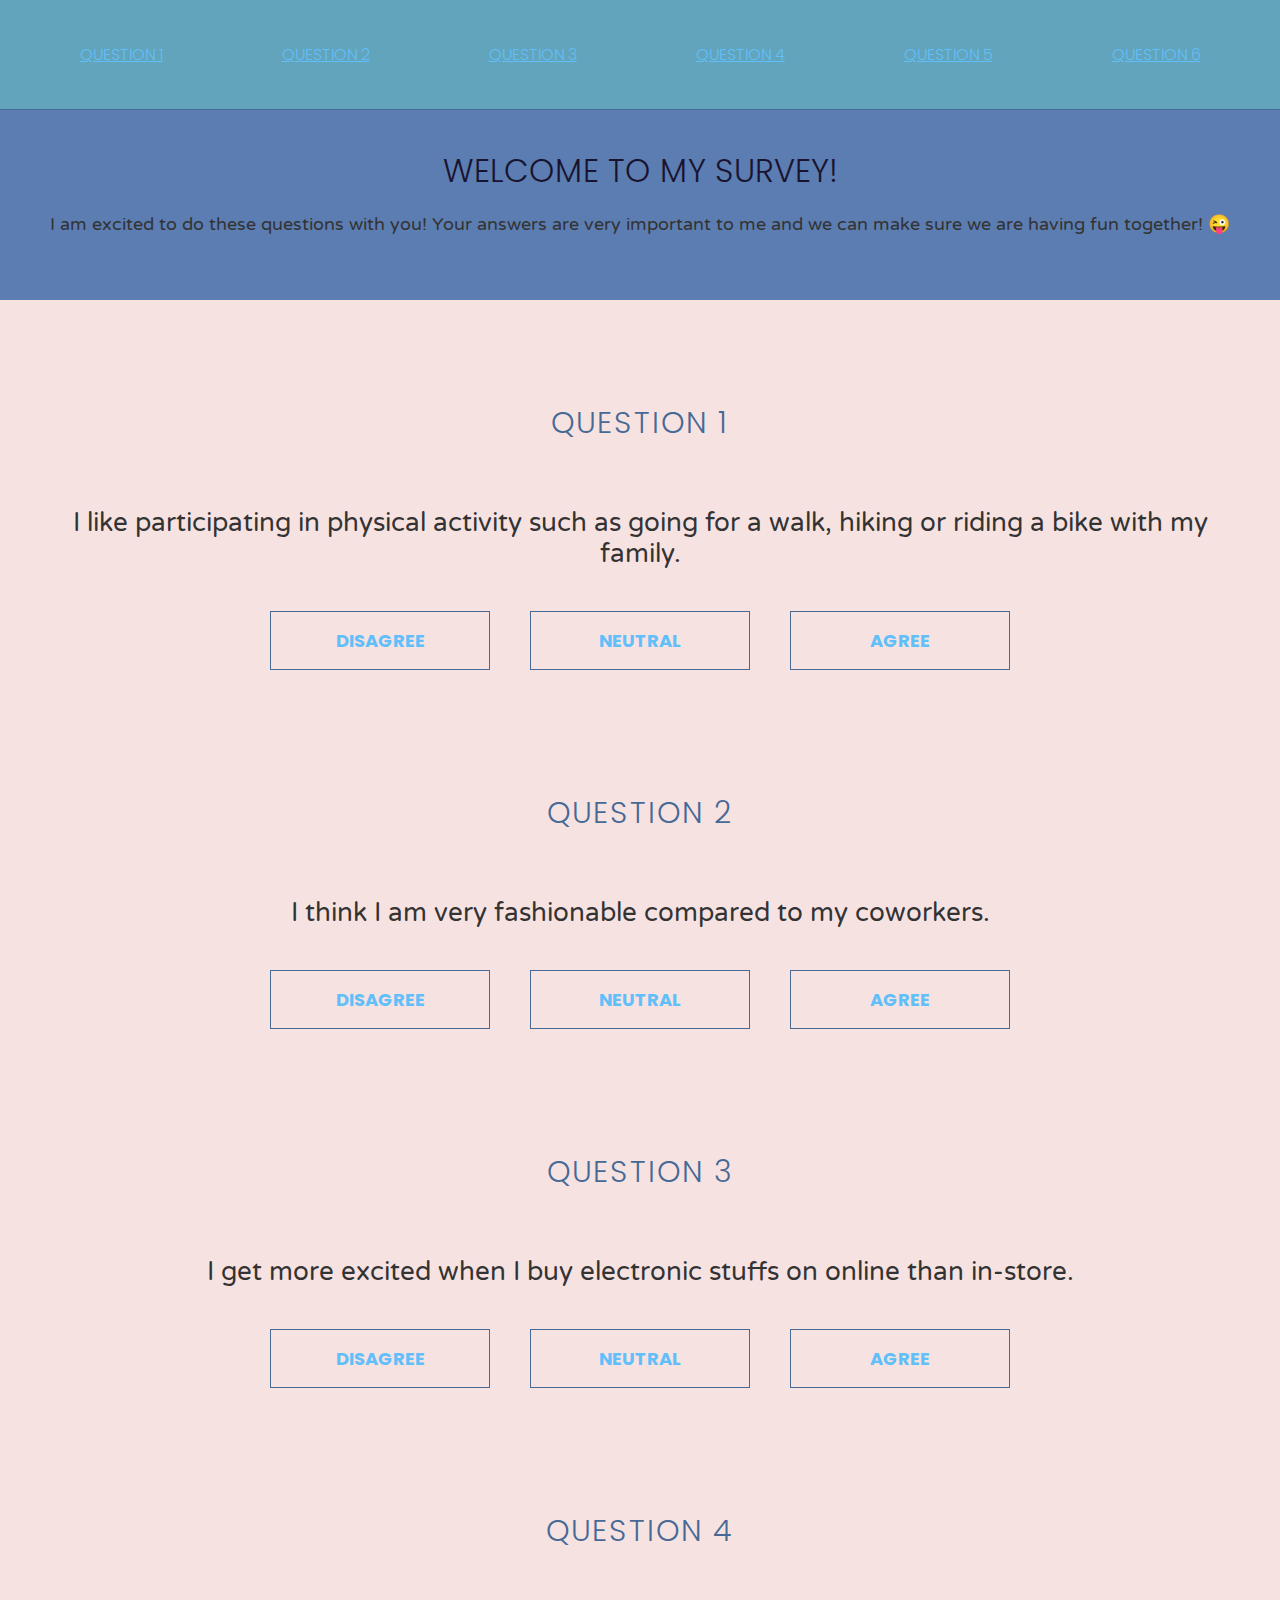
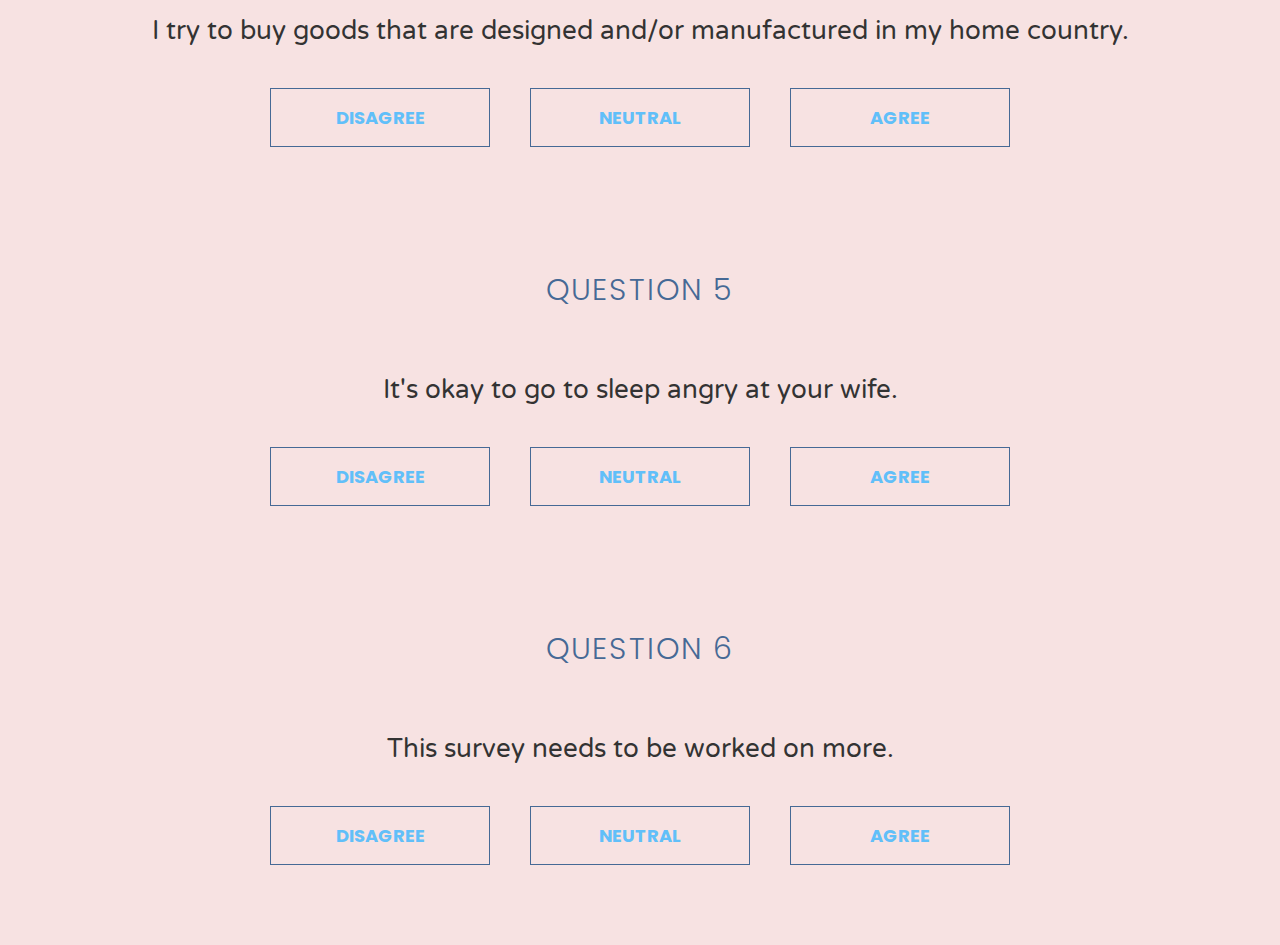
==== index.html @ 6b3b5580 "Add files via upload" ====
<!DOCTYPE html>
<html>
  <head>
    <title>Let's do some fun!</title>
    <link href="https://fonts.googleapis.com/css?family=Oswald:300,700|Varela+Round" rel="stylesheet">
    <link rel="preconnect" href="https://fonts.googleapis.com">
    <link rel="preconnect" href="https://fonts.gstatic.com" crossorigin>
    <link href="https://fonts.googleapis.com/css2?family=Montserrat&display=swap" rel="stylesheet">
    <link href="https://fonts.googleapis.com/css2?family=Poppins&display=swap" rel="stylesheet">
    <link rel="stylesheet" type="text/css" href="./style.css">
  </head>
  <body>
    <div class="header">
      <a href="#question-1" class="question-link">Question 1</a>
      <a href="#question-2" class="question-link">Question 2</a>
      <a href="#question-3" class="question-link">Question 3</a>
      <a href="#question-4" class="question-link">Question 4</a>
      <a href="#question-5" class="question-link">Question 5</a>
      <a href="#question-6" class="question-link">Question 6</a>
    </div>
    <div class="welcome">
      <h1>Welcome to my survey!</h1>
      <p>I am excited to do these questions with you! Your answers are very important to me and we can make sure we are having fun together! &#128540;</p>
    </div>
    <div class="question-bank">
      <div class="question" id="question-1">
        <h4>Question 1</h4>
        <h2>I like participating in physical activity such as going for a walk, hiking or riding a bike with my family.</h2>
        <div class="answer-bank">
          <a class="answer disagree" href="./wife/wife_answer1.html">
            Disagree
          </a>
          <a class="answer neutral" href="index.html">
            Neutral
          </a>
          <a class="answer agree" href="index.html">
            Agree
          </a>
        </div>
      </div>
      <div class="question" id="question-2">
        <h4>Question 2</h4>
        <h2>I think I am very fashionable compared to my coworkers.</h2>
        <div class="answer-bank">
          <a class="answer disagree" href="index.html">
            Disagree
          </a>
          <a class="answer neutral" href="index.html">
            Neutral
          </a>
          <a class="answer agree" href="index.html">
            Agree
          </a>
        </div>
      </div>
      <div class="question" id="question-3">
        <h4>Question 3</h4>
        <h2>I get more excited when I buy electronic stuffs on online than in-store.</h2>
        <div class="answer-bank">
          <a class="answer disagree" href="index.html">
              Disagree
          </a>
          <a class="answer neutral" href="index.html">
              Neutral
          </a>
          <a class="answer agree" href="index.html">
              Agree
          </a>
        </div>
      </div>
      <div class="question" id="question-4">
        <h4>Question 4</h4>
        <h2>I try to buy goods that are designed and/or manufactured in my home country.</h2>
        <div class="answer-bank">
          <a class="answer disagree" href="index.html">
            Disagree
          </a>
          <a class="answer neutral" href="index.html">
            Neutral
          </a>
          <a class="answer agree" href="index.html">
            Agree
          </a>
        </div>
      </div>
      <div class="question" id="question-5">
        <h4>Question 5</h4>
        <h2>It's okay to go to sleep angry at your wife.</h2>
        <div class="answer-bank">
          <a class="answer disagree" href="index.html">
            Disagree
          </a>
          <a class="answer neutral" href="index.html">
            Neutral
          </a>
          <a class="answer agree" href="index.html">
            Agree
          </a>
        </div>
        <div class="question" id="question-6">
          <h4>Question 6</h4>
          <h2>This survey needs to be worked on more.</h2>
          <div class="answer-bank">
            <a class="answer disagree" href="index.html">
              Disagree
            </a>
            <a class="answer neutral" href="index.html">
              Neutral
            </a>
            <a class="answer agree" href="index.html">
              Agree
            </a>
          </div>
      </div>

    </div>
  
  </body>
</html>
---- style.css ----
* {
    box-sizing: border-box;
    font-family: 'Montserrat', sans-serif;
    color: #1A132F;
  }
  
  body {
    background-color: #F7E2E2;
    margin: 0px;
  }
  
  .header {
    height: 110px;
    background-color: #61A4BC;
    padding: 20px;
    border-bottom: 1px solid #466995;
    position: fixed;
    width: 100vw;
    display: flex;
    flex-direction: row;
    flex-wrap: wrap;
    align-items: center;
    justify-content: space-around;
    z-index: 99;
  }
  
  .question-link {
    color: #1A132F;;
    display: inline-block;
    font-family: 'Poppins', sans-serif;
    font-size: 16px;
    text-align: left;
    font-weight: 300;
    text-transform: uppercase;
    padding: 0 40px;
  }
  
  h1 {
    color: #1A132F;;
    font-family: 'Poppins', sans-serif;
    font-size: 32px;
    font-weight: 300;
    text-transform: uppercase;
    margin: 0px;
  }
  
  h2 {
    color: #333333;
    font-family: 'Varela Round',sans-serif;
    font-size: 26px;
    font-weight: 100;
  }
  
  h4 {
    color: #466995;
    font-family: 'Poppins', sans-serif;
    font-size: 30px;
    font-weight: 300;
    letter-spacing: 2px;
    text-align: center;
    text-transform: uppercase
  }
  
  p {
    color: #333333;
    font-family: 'Varela Round',sans-serif;
    font-size: 18px;
  }
  
  .welcome {
    background-color: #5B7DB1;
    text-align: center;
    width: 100vw;
    height: 200px;
    display: flex;
    position: relative;
    top: 100px;
    flex-direction: column;
    align-items: center;
    justify-content: center;
    padding: 40px;
  }
  
  .question-bank {
    padding: 0px 60px;
    position: relative;
    top: 100px;
  }
  
  .question {
    margin: 60px auto;
    text-align: center;
    display: flex;
    flex-direction: column;
    align-items: center;
  }
  
  .answer-bank {
    display: flex;
    flex-wrap: wrap;
    align-items: center;
    justify-content: center;
  }
  
  .answer {
    display: flex;
    margin: 20px;
    padding: 15px;
    align-items: center;
    justify-content: center;
    width: 220px;
    color: #466995;
    font-family: 'Poppins', sans-serif;
    font-size: 18px;
    text-align: center;
    font-weight: 700;
    text-transform: uppercase;
  }
  
  a {
    cursor: default;
    text-decoration: none;
    color: #1A132F;
  }



.question-link:visited{
    color: #ffffff;
  }
  
  a {
    cursor: pointer;
    text-decoration: underline;
  }
  
  a:link {
    color: #61bff9;
  }
  
  a:visited {
    color: #466995;
  }
  
  a:hover { 
    text-decoration: none;
  }
  
  a:active, .question-link:active {
    color:#DBE9EE;
  }
  
  .answer {
    color: #61bff9;
    border: 1px solid #466995;
    cursor: pointer;
    text-decoration: none;
  }
  
  .disagree:hover{
    background-color: #ff5e78;
    transition: background-color .1s, color .1s;
  }

  .neutral:hover{
    background-color: #98acf8;
    transition: background-color .1s, color .1s;
  }

  .agree:hover{
    background-color: #b9e937;
    transition: background-color .1s, color .1s;
  }
  
  .answer:active {
    color: #ffffff;
  }

  .boo{
    border: solid 3px #ff5e78;
  }
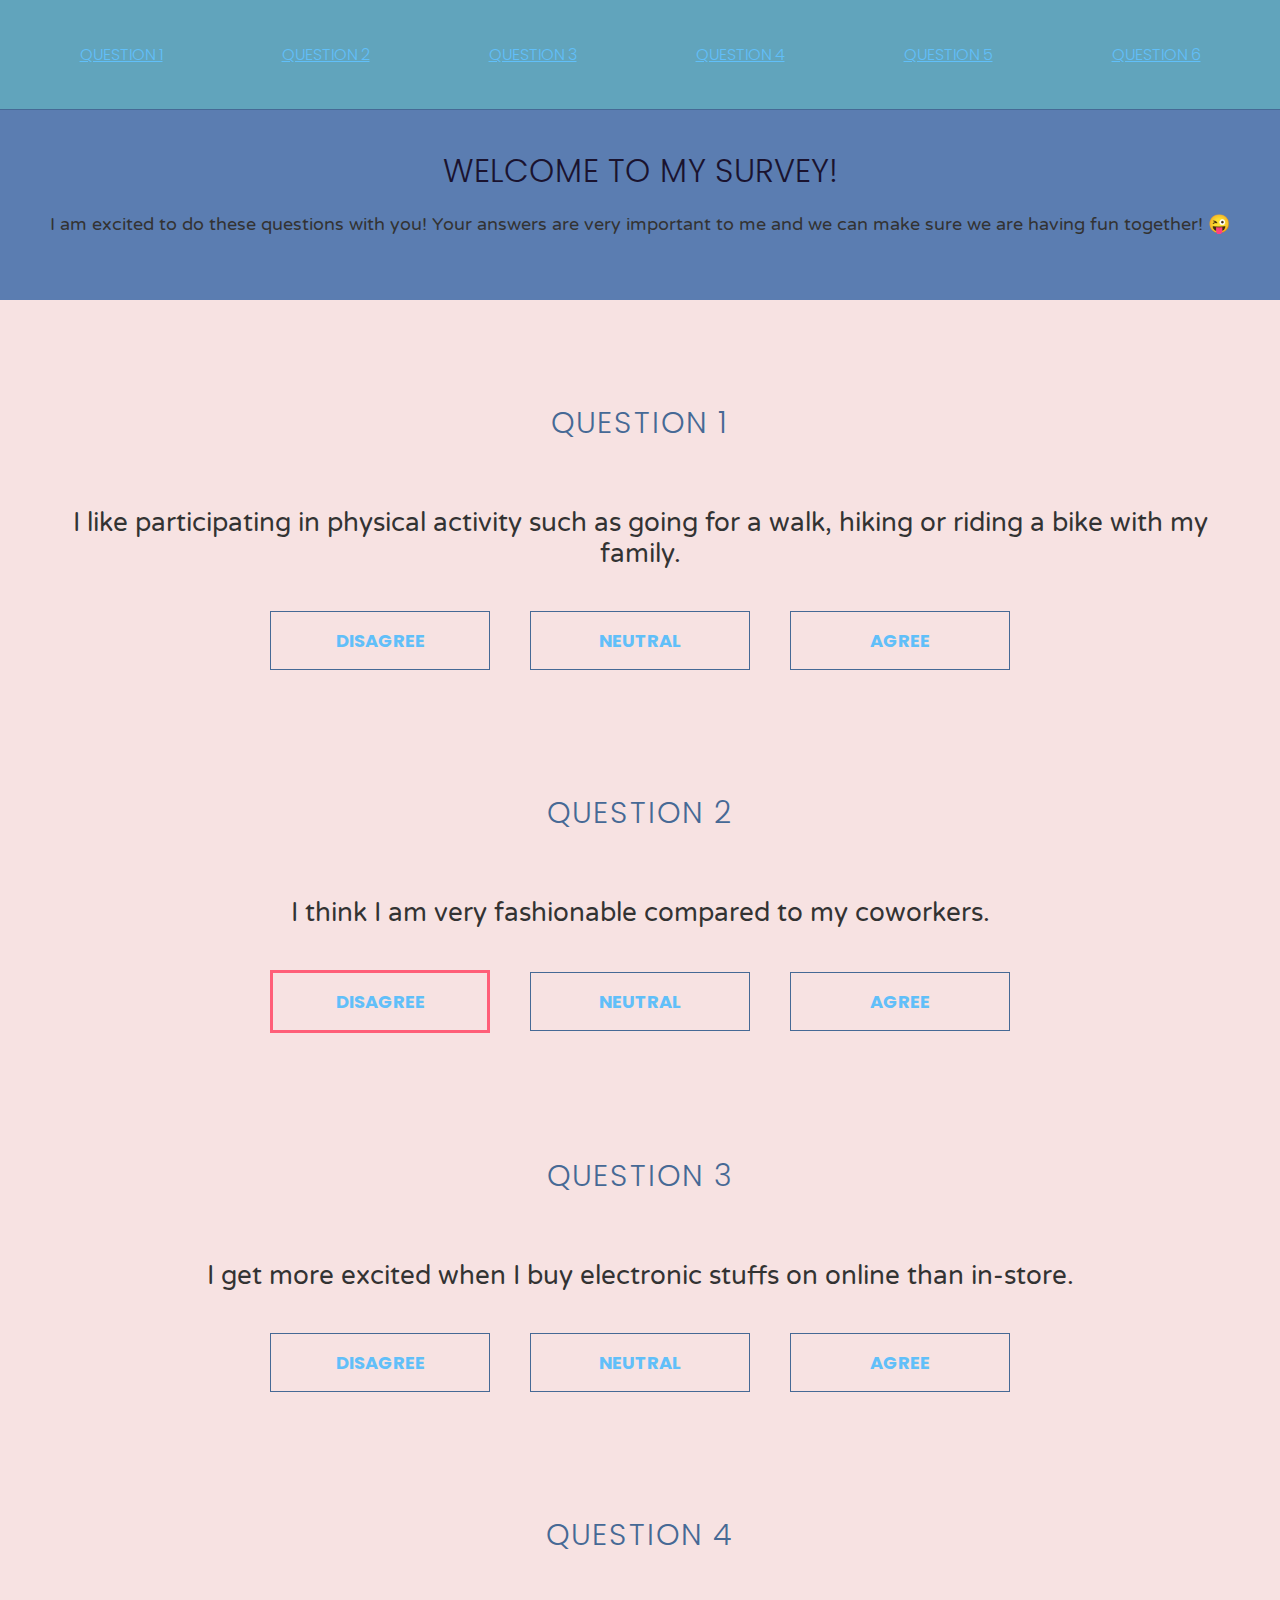
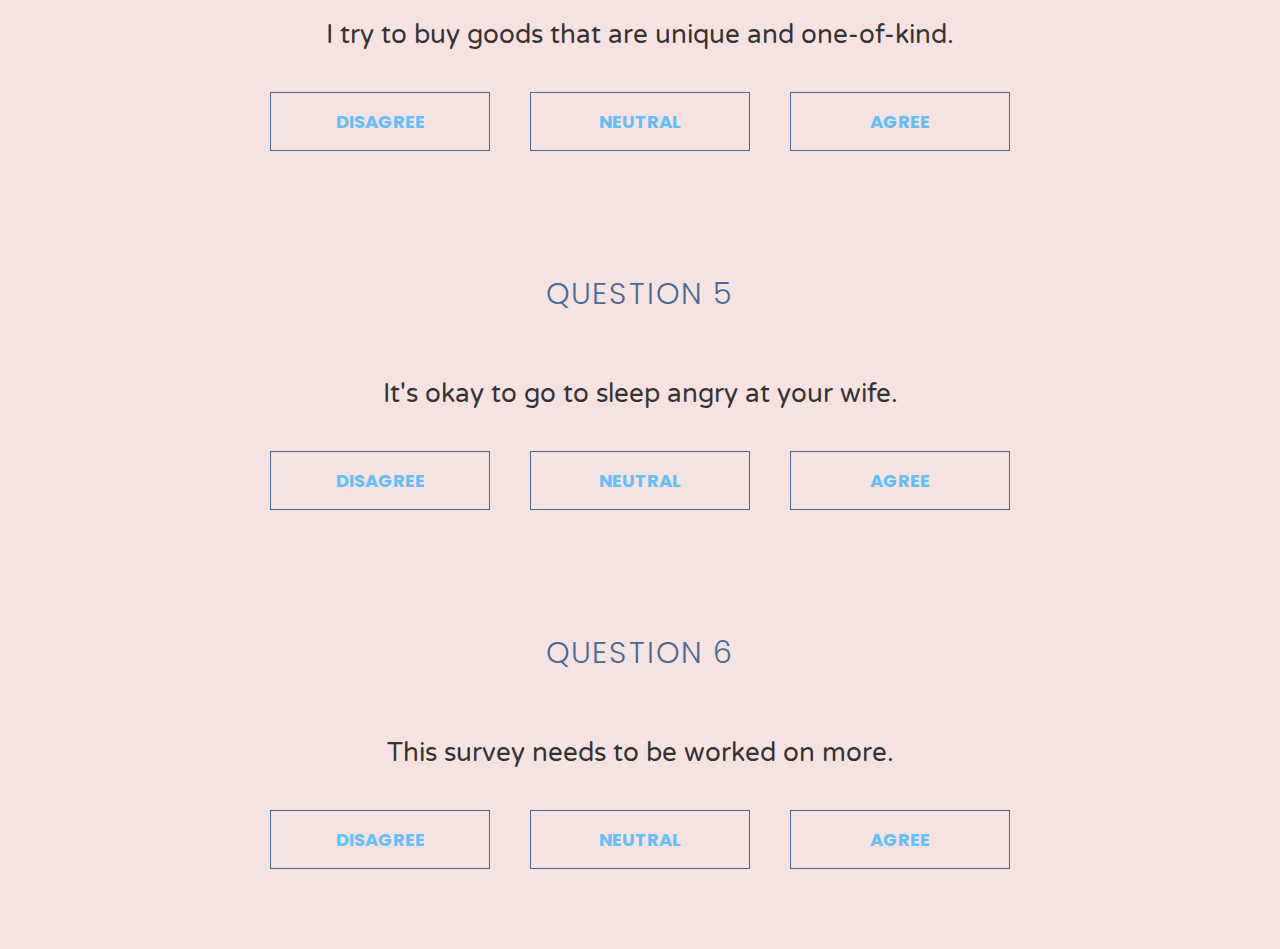
==== commit f6bc1753: "Add files via upload" ====
--- a/index.html
+++ b/index.html
@@ -30,25 +30,28 @@
           <a class="answer disagree" href="./wife/wife_answer1.html">
             Disagree
           </a>
-          <a class="answer neutral" href="index.html">
+          <a class="answer neutral" href="./wife/wife_answer1.html">
             Neutral
           </a>
-          <a class="answer agree" href="index.html">
+          <a class="answer agree" href="./wife/wife_answer1.html">
             Agree
           </a>
         </div>
+      <div>
+
+      </div>
       </div>
       <div class="question" id="question-2">
         <h4>Question 2</h4>
         <h2>I think I am very fashionable compared to my coworkers.</h2>
         <div class="answer-bank">
-          <a class="answer disagree" href="index.html">
+          <a class="answer disagree boo" href="./wife/wife_answer1.html">
             Disagree
           </a>
-          <a class="answer neutral" href="index.html">
+          <a class="answer neutral well" href="./wife/wife_answer1.html">
             Neutral
           </a>
-          <a class="answer agree" href="index.html">
+          <a class="answer agree wifeanswer" href="./wife/wife_answer1.html">
             Agree
           </a>
         </div>
@@ -57,28 +60,29 @@
         <h4>Question 3</h4>
         <h2>I get more excited when I buy electronic stuffs on online than in-store.</h2>
         <div class="answer-bank">
-          <a class="answer disagree" href="index.html">
+          <a class="answer disagree"  href="./wife/wife_answer3.html">
               Disagree
           </a>
-          <a class="answer neutral" href="index.html">
+          <a class="answer neutral"  href="./wife/wife_answer3.html">
               Neutral
           </a>
-          <a class="answer agree" href="index.html">
+          <a class="answer agree"  href="./wife/wife_answer3.html">
               Agree
           </a>
+          
         </div>
       </div>
       <div class="question" id="question-4">
         <h4>Question 4</h4>
-        <h2>I try to buy goods that are designed and/or manufactured in my home country.</h2>
+        <h2>I try to buy goods that are unique and one-of-kind.</h2>
         <div class="answer-bank">
-          <a class="answer disagree" href="index.html">
+          <a class="answer disagree"  href="./wife/wife_answer1.html">
             Disagree
           </a>
-          <a class="answer neutral" href="index.html">
+          <a class="answer neutral"  href="./wife/wife_answer1.html">
             Neutral
           </a>
-          <a class="answer agree" href="index.html">
+          <a class="answer agree"  href="./wife/wife_answer1.html">
             Agree
           </a>
         </div>
@@ -87,13 +91,13 @@
         <h4>Question 5</h4>
         <h2>It's okay to go to sleep angry at your wife.</h2>
         <div class="answer-bank">
-          <a class="answer disagree" href="index.html">
+          <a class="answer disagree " href="./wife/wife_answer2.html">
             Disagree
           </a>
-          <a class="answer neutral" href="index.html">
+          <a class="answer neutral " href="./wife/wife_answer2.html">
             Neutral
           </a>
-          <a class="answer agree" href="index.html">
+          <a class="answer agree " href="./wife/wife_answer2.html">
             Agree
           </a>
         </div>
@@ -101,19 +105,23 @@
           <h4>Question 6</h4>
           <h2>This survey needs to be worked on more.</h2>
           <div class="answer-bank">
-            <a class="answer disagree" href="index.html">
+            <a class="answer disagree " href="./wife/wife_answer1.html">
               Disagree
             </a>
-            <a class="answer neutral" href="index.html">
+            <a class="answer neutral " href="./wife/wife_answer1.html">
               Neutral
             </a>
-            <a class="answer agree" href="index.html">
+            <a class="answer agree " href="./wife/wife_answer1.html">
               Agree
             </a>
           </div>
       </div>
 
     </div>
+
+
+    <script src="script.js"></script>
+    
   
   </body>
 </html>